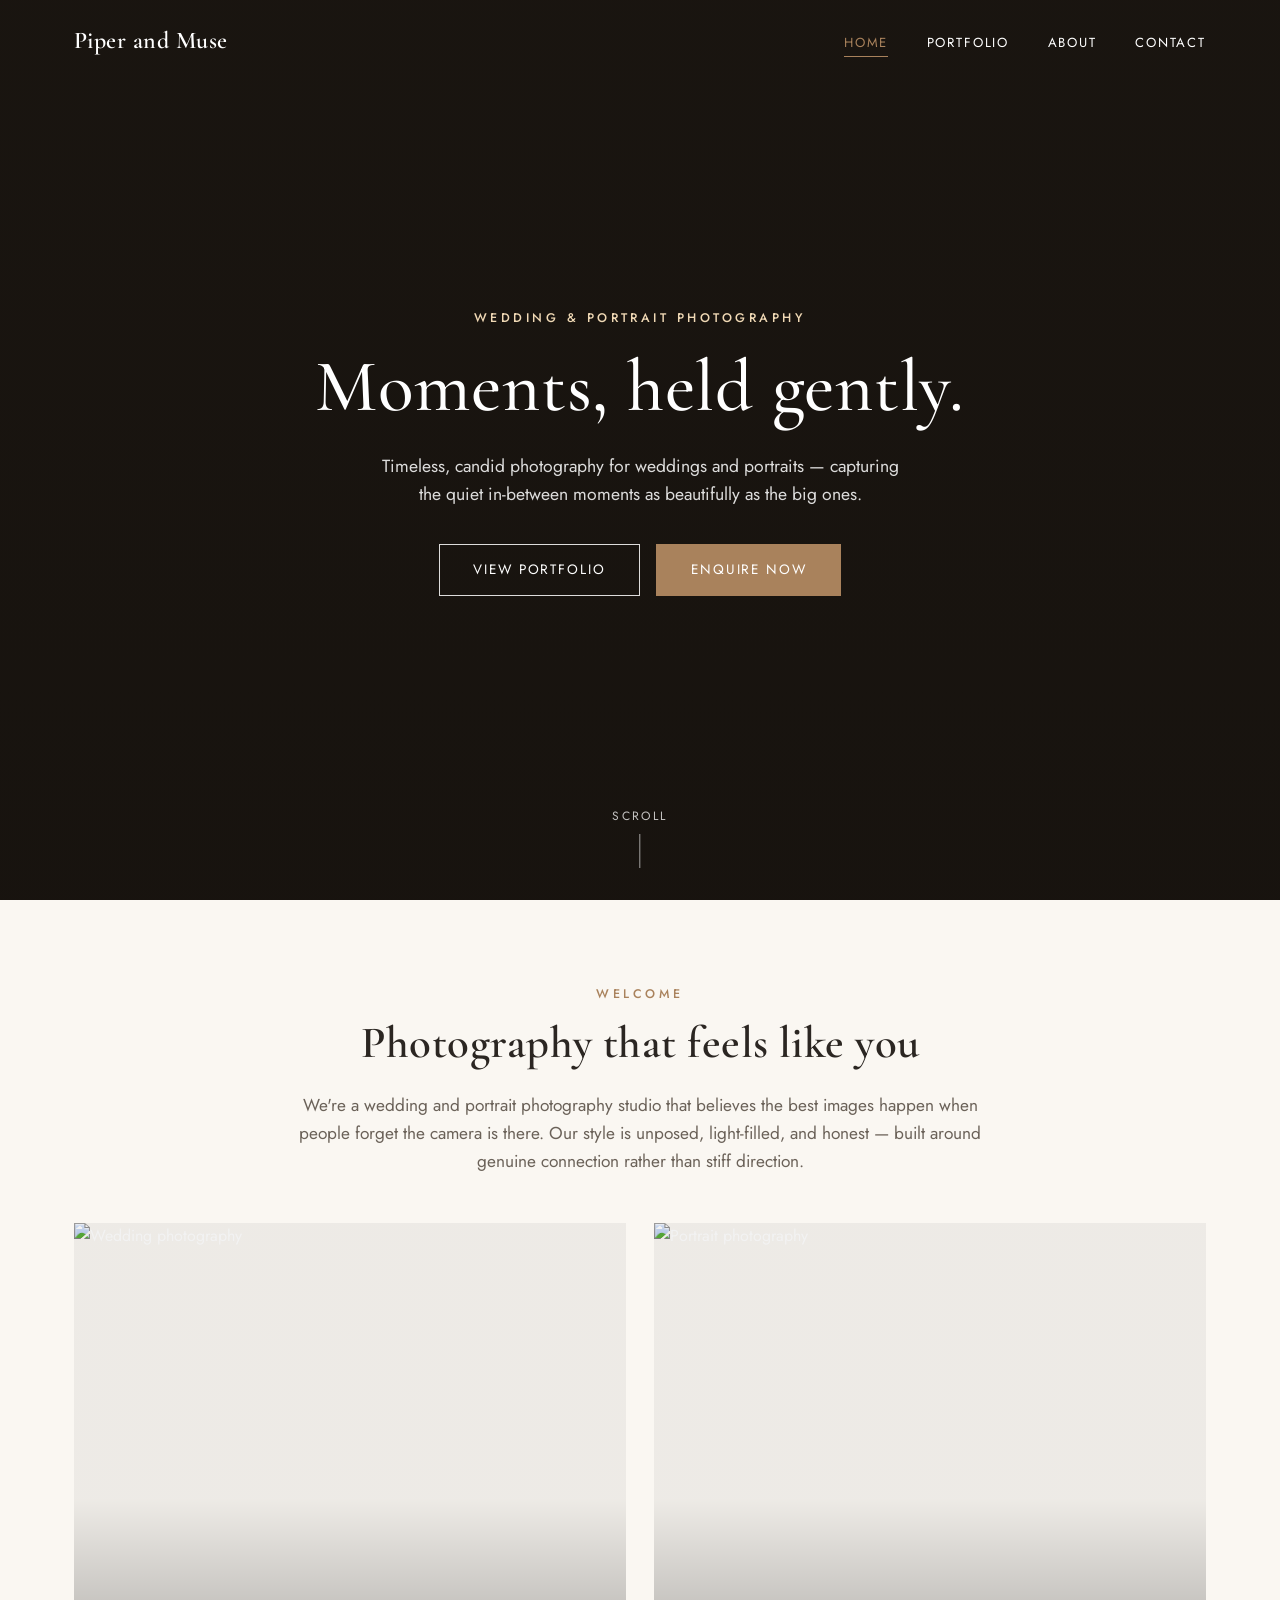
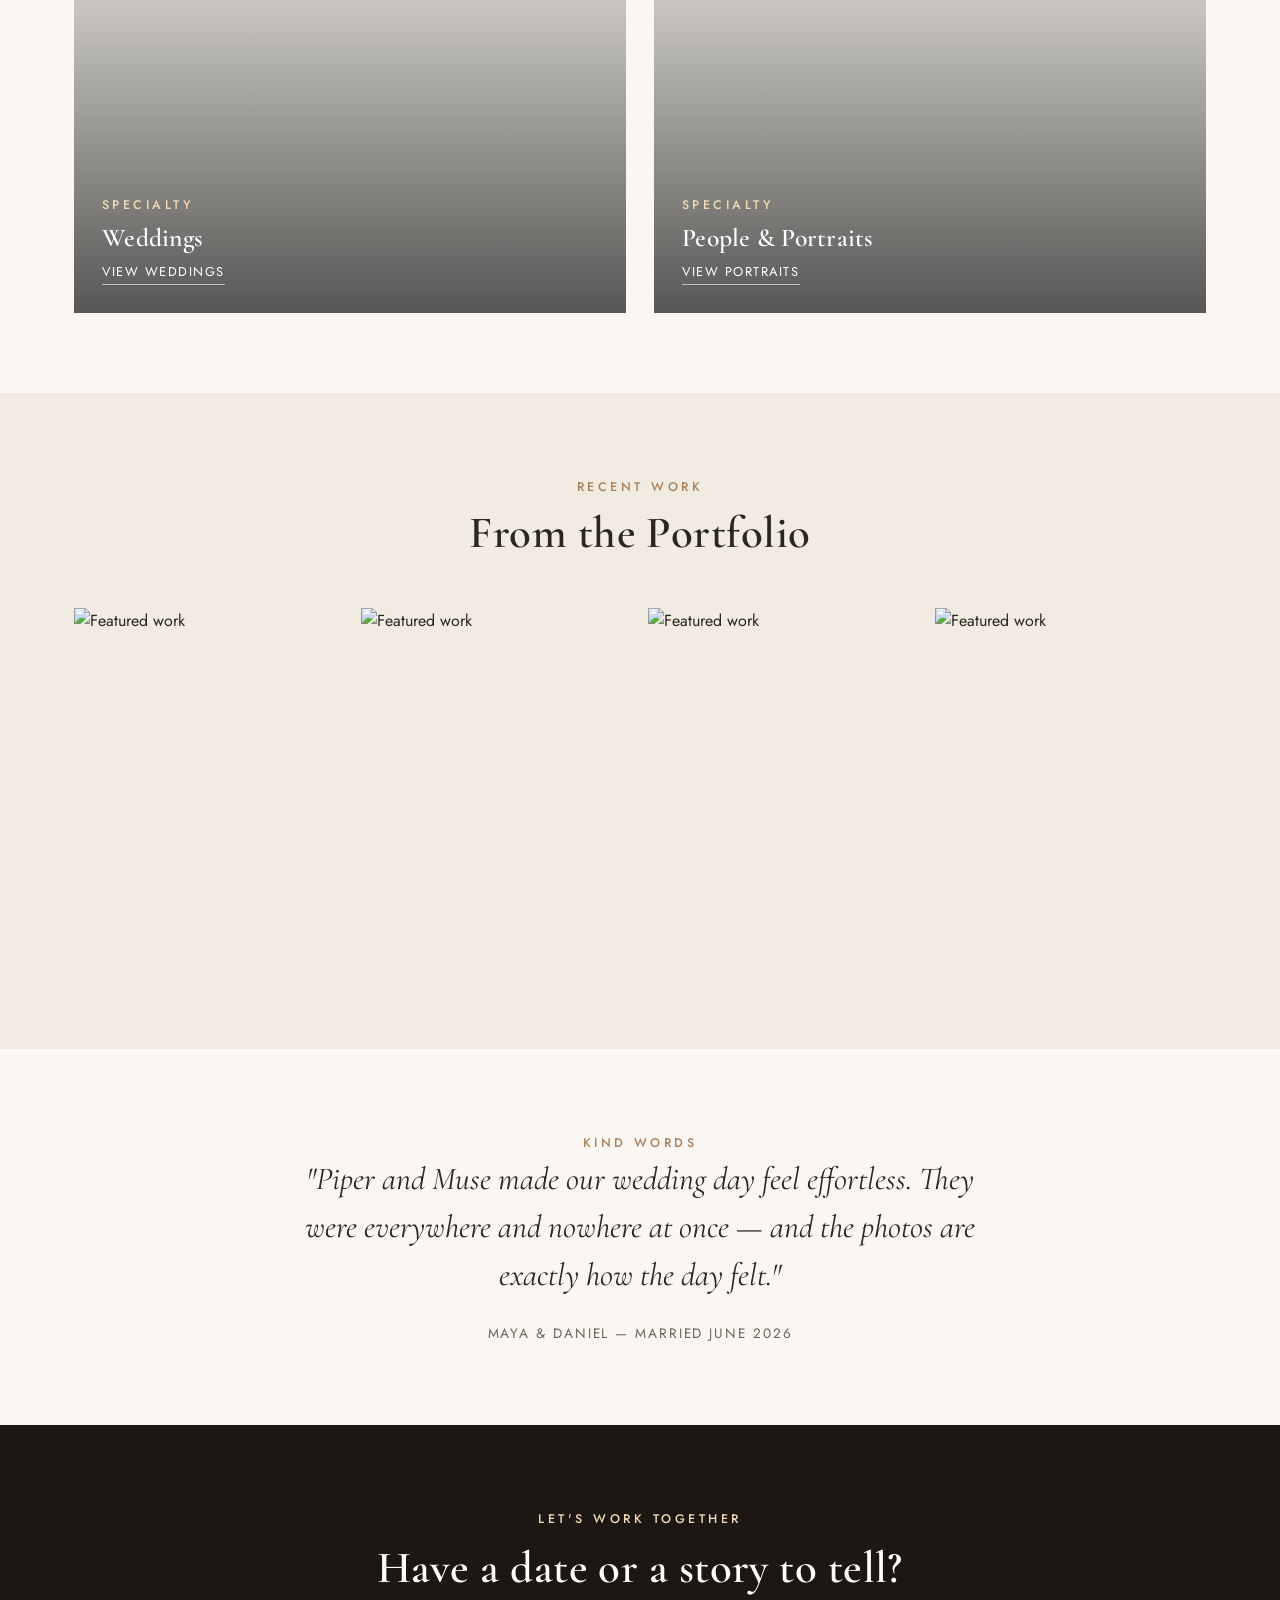
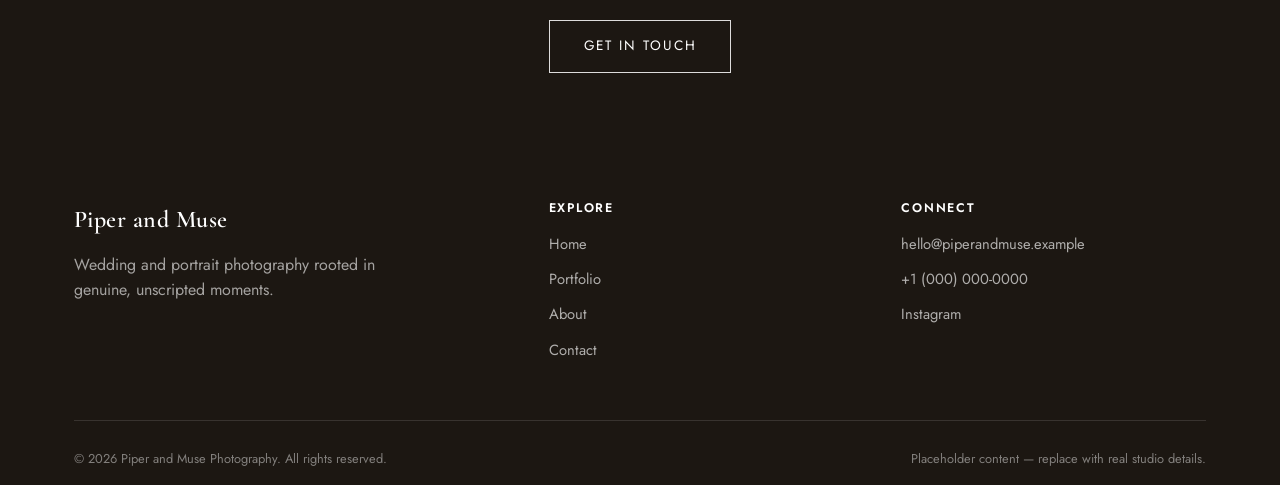
==== index.html @ 499ed0b1 "Initial commit: Piper and Muse wedding & portrait photography site Static responsive site with Home," ====
<!DOCTYPE html>
<html lang="en">
<head>
<meta charset="UTF-8">
<meta name="viewport" content="width=device-width, initial-scale=1.0">
<title>Piper and Muse Photography — Wedding &amp; Portrait Photographer</title>
<meta name="description" content="Piper and Muse Photography — timeless wedding and portrait photography that feels like you.">
<link rel="preconnect" href="https://fonts.googleapis.com">
<link rel="preconnect" href="https://fonts.gstatic.com" crossorigin>
<link href="https://fonts.googleapis.com/css2?family=Cormorant+Garamond:ital,wght@0,400;0,500;0,600;1,500&family=Jost:wght@300;400;500;600&display=swap" rel="stylesheet">
<link rel="stylesheet" href="css/style.css">
</head>
<body>

<header class="site-header" id="siteHeader">
  <div class="container">
    <a href="index.html" class="logo">Piper and Muse</a>
    <nav>
      <ul class="nav-links" id="navLinks">
        <li><a href="index.html" class="active">Home</a></li>
        <li><a href="portfolio.html">Portfolio</a></li>
        <li><a href="about.html">About</a></li>
        <li><a href="contact.html">Contact</a></li>
      </ul>
    </nav>
    <button class="nav-toggle" id="navToggle" aria-label="Toggle navigation">
      <span></span><span></span><span></span>
    </button>
  </div>
</header>

<section class="hero">
  <div class="hero-media" style="background-image:url('https://commons.wikimedia.org/wiki/Special:FilePath/Hindu%20traditional%20marriage%20at%20Kannur%2C%20Kerala.jpg?width=1800');"></div>
  <div class="hero-content">
    <span class="eyebrow">Wedding &amp; Portrait Photography</span>
    <h1>Moments, held gently.</h1>
    <p>Timeless, candid photography for weddings and portraits — capturing the quiet in-between moments as beautifully as the big ones.</p>
    <div class="hero-actions">
      <a href="portfolio.html" class="btn btn-light">View Portfolio</a>
      <a href="contact.html" class="btn btn-accent">Enquire Now</a>
    </div>
  </div>
  <div class="scroll-cue">Scroll</div>
</section>

<section class="section">
  <div class="container">
    <div class="intro-text">
      <span class="eyebrow">Welcome</span>
      <h2>Photography that feels like you</h2>
      <p>We're a wedding and portrait photography studio that believes the best images happen when people forget the camera is there. Our style is unposed, light-filled, and honest — built around genuine connection rather than stiff direction.</p>
    </div>

    <div class="specialties">
      <div class="specialty-card">
        <img src="https://commons.wikimedia.org/wiki/Special:FilePath/Kerala%20Christian%20Wedding.jpg?width=900" alt="Wedding photography">
        <div class="overlay">
          <span class="eyebrow">Specialty</span>
          <h3>Weddings</h3>
          <a href="portfolio.html#weddings">View Weddings</a>
        </div>
      </div>
      <div class="specialty-card">
        <img src="https://commons.wikimedia.org/wiki/Special:FilePath/Kathakali%20of%20Kerala%20by%20Shagil%20Kannur.jpg?width=900" alt="Portrait photography">
        <div class="overlay">
          <span class="eyebrow">Specialty</span>
          <h3>People &amp; Portraits</h3>
          <a href="portfolio.html#people">View Portraits</a>
        </div>
      </div>
    </div>
  </div>
</section>

<section class="section section-alt">
  <div class="container">
    <div class="section-head">
      <span class="eyebrow">Recent Work</span>
      <h2>From the Portfolio</h2>
    </div>
    <div class="strip">
      <a href="portfolio.html"><img src="https://commons.wikimedia.org/wiki/Special:FilePath/Kerala%20marriage%20custom%202.jpg?width=600" alt="Featured work"></a>
      <a href="portfolio.html"><img src="https://commons.wikimedia.org/wiki/Special:FilePath/Mohiniyattam%2C%20A%20traditional%20dance%20form%20of%20Kerala%20%28100%29.jpg?width=600" alt="Featured work"></a>
      <a href="portfolio.html"><img src="https://commons.wikimedia.org/wiki/Special:FilePath/Marriage%20-%20%E0%B4%B5%E0%B4%BF%E0%B4%B5%E0%B4%BE%E0%B4%B9%E0%B4%82%2006.JPG?width=600" alt="Featured work"></a>
      <a href="portfolio.html"><img src="https://commons.wikimedia.org/wiki/Special:FilePath/Theyyam%20-%20the%20Dancing%20God.jpg?width=600" alt="Featured work"></a>
    </div>
  </div>
</section>

<section class="section">
  <div class="container">
    <div class="testimonial">
      <span class="eyebrow">Kind Words</span>
      <blockquote>"Piper and Muse made our wedding day feel effortless. They were everywhere and nowhere at once — and the photos are exactly how the day felt."</blockquote>
      <cite>Maya &amp; Daniel — Married June 2026</cite>
    </div>
  </div>
</section>

<section class="cta-band">
  <div class="container">
    <span class="eyebrow">Let's Work Together</span>
    <h2>Have a date or a story to tell?</h2>
    <a href="contact.html" class="btn btn-light">Get In Touch</a>
  </div>
</section>

<footer class="site-footer">
  <div class="container">
    <div class="footer-top">
      <div class="footer-brand">
        <span class="logo">Piper and Muse</span>
        <p>Wedding and portrait photography rooted in genuine, unscripted moments.</p>
      </div>
      <div class="footer-col">
        <h4>Explore</h4>
        <ul>
          <li><a href="index.html">Home</a></li>
          <li><a href="portfolio.html">Portfolio</a></li>
          <li><a href="about.html">About</a></li>
          <li><a href="contact.html">Contact</a></li>
        </ul>
      </div>
      <div class="footer-col">
        <h4>Connect</h4>
        <ul>
          <li><a href="mailto:hello@piperandmuse.example">hello@piperandmuse.example</a></li>
          <li><a href="tel:+10000000000">+1 (000) 000-0000</a></li>
          <li><a href="#">Instagram</a></li>
        </ul>
      </div>
    </div>
    <div class="footer-bottom">
      <span>&copy; 2026 Piper and Muse Photography. All rights reserved.</span>
      <span>Placeholder content — replace with real studio details.</span>
    </div>
  </div>
</footer>

<script src="js/script.js"></script>
</body>
</html>
---- css/style.css ----
/* ============================================
   Piper and Muse Photography — Stylesheet
   Placeholder studio name: swap throughout HTML
   ============================================ */

:root {
  --bg: #faf7f2;
  --bg-alt: #f1ebe1;
  --surface: #ffffff;
  --text: #2b2622;
  --text-muted: #6b6259;
  --accent: #a9825c;
  --accent-dark: #8a6845;
  --line: #e2d9cb;
  --overlay: rgba(20, 16, 12, 0.45);

  --font-display: "Cormorant Garamond", Georgia, "Times New Roman", serif;
  --font-body: "Jost", "Helvetica Neue", Arial, sans-serif;

  --maxw: 1180px;
  --space-1: 0.5rem;
  --space-2: 1rem;
  --space-3: 1.75rem;
  --space-4: 3rem;
  --space-5: 5rem;
}

/* ---------- Reset ---------- */
* { box-sizing: border-box; margin: 0; padding: 0; }

html { scroll-behavior: smooth; }

body {
  font-family: var(--font-body);
  color: var(--text);
  background: var(--bg);
  line-height: 1.6;
  -webkit-font-smoothing: antialiased;
  overflow-x: hidden;
}

img { max-width: 100%; display: block; }

a { color: inherit; text-decoration: none; }

ul { list-style: none; }

h1, h2, h3, h4 {
  font-family: var(--font-display);
  font-weight: 600;
  line-height: 1.15;
  letter-spacing: 0.01em;
}

h1 { font-size: clamp(2.6rem, 6vw, 4.6rem); font-weight: 500; }
h2 { font-size: clamp(1.9rem, 4vw, 2.8rem); }
h3 { font-size: clamp(1.3rem, 2.5vw, 1.6rem); }

p { color: var(--text-muted); }

.container {
  max-width: var(--maxw);
  margin: 0 auto;
  padding: 0 1.5rem;
}

.eyebrow {
  font-family: var(--font-body);
  font-size: 0.78rem;
  letter-spacing: 0.28em;
  text-transform: uppercase;
  color: var(--accent);
  font-weight: 500;
}

.btn {
  display: inline-block;
  padding: 0.9rem 2.1rem;
  border: 1px solid var(--text);
  color: var(--text);
  font-size: 0.85rem;
  letter-spacing: 0.14em;
  text-transform: uppercase;
  transition: background 0.25s ease, color 0.25s ease, border-color 0.25s ease;
}
.btn:hover { background: var(--text); color: var(--bg); }

.btn-light {
  border-color: rgba(255,255,255,0.85);
  color: #fff;
}
.btn-light:hover { background: #fff; color: var(--text); }

.btn-accent {
  background: var(--accent);
  border-color: var(--accent);
  color: #fff;
}
.btn-accent:hover { background: var(--accent-dark); border-color: var(--accent-dark); }

.section { padding: var(--space-5) 0; }
.section-alt { background: var(--bg-alt); }

.section-head {
  text-align: center;
  max-width: 640px;
  margin: 0 auto var(--space-4);
}
.section-head h2 { margin-top: 0.6rem; }
.section-head p { margin-top: 1rem; }

/* ---------- Site header / nav ---------- */
.site-header {
  position: fixed;
  top: 0; left: 0; right: 0;
  z-index: 100;
  padding: 1.4rem 0;
  transition: background 0.3s ease, padding 0.3s ease, box-shadow 0.3s ease;
}
.site-header .container {
  display: flex;
  align-items: center;
  justify-content: space-between;
}
.site-header.is-solid {
  background: rgba(250, 247, 242, 0.94);
  backdrop-filter: blur(6px);
  padding: 0.9rem 0;
  box-shadow: 0 1px 0 var(--line);
}

.logo {
  font-family: var(--font-display);
  font-size: 1.5rem;
  font-weight: 600;
  letter-spacing: 0.02em;
  color: #fff;
}
.site-header.is-solid .logo,
.page-header .logo { color: var(--text); }

.nav-links {
  display: flex;
  gap: 2.4rem;
  align-items: center;
}
.nav-links a {
  font-size: 0.82rem;
  letter-spacing: 0.14em;
  text-transform: uppercase;
  color: #fff;
  padding-bottom: 4px;
  border-bottom: 1px solid transparent;
  transition: border-color 0.2s ease, opacity 0.2s ease;
}
.site-header.is-solid .nav-links a,
.page-header .nav-links a { color: var(--text); }

.nav-links a:hover,
.nav-links a.active { border-color: var(--accent); color: var(--accent); }

.nav-toggle {
  display: none;
  flex-direction: column;
  gap: 5px;
  background: none;
  border: 0;
  cursor: pointer;
  padding: 0.4rem;
}
.nav-toggle span {
  width: 24px; height: 2px;
  background: #fff;
  transition: background 0.2s ease;
}
.site-header.is-solid .nav-toggle span,
.page-header .nav-toggle span { background: var(--text); }

/* Page header (non-home hero pages use a shorter, solid header look) */
.page-header { background: var(--bg); }
.page-header.is-solid { padding: 0.9rem 0; }

/* ---------- Hero ---------- */
.hero {
  position: relative;
  height: 100vh;
  min-height: 560px;
  display: flex;
  align-items: center;
  justify-content: center;
  text-align: center;
  color: #fff;
  background: #1c1712;
}
.hero-media {
  position: absolute;
  inset: 0;
  background-size: cover;
  background-position: center;
}
.hero-media::after {
  content: "";
  position: absolute;
  inset: 0;
  background: linear-gradient(180deg, rgba(20,16,12,0.35) 0%, rgba(20,16,12,0.55) 100%);
}
.hero-content { position: relative; z-index: 2; padding: 0 1.5rem; max-width: 780px; }
.hero-content .eyebrow { color: #f0d9b5; }
.hero-content h1 { color: #fff; margin: 1rem 0 1.4rem; }
.hero-content p { color: rgba(255,255,255,0.85); font-size: 1.1rem; max-width: 520px; margin: 0 auto 2.2rem; }
.hero-actions { display: flex; gap: 1rem; justify-content: center; flex-wrap: wrap; }

/* Smaller hero used on inner pages */
.hero-sm { height: 46vh; min-height: 320px; }

.scroll-cue {
  position: absolute;
  bottom: 2rem; left: 50%;
  transform: translateX(-50%);
  z-index: 2;
  color: rgba(255,255,255,0.75);
  font-size: 0.75rem;
  letter-spacing: 0.2em;
  text-transform: uppercase;
  display: flex; flex-direction: column; align-items: center; gap: 0.5rem;
}
.scroll-cue::after {
  content: "";
  width: 1px; height: 34px;
  background: rgba(255,255,255,0.6);
  animation: scrollcue 1.8s infinite ease-in-out;
}
@keyframes scrollcue { 0%{transform: scaleY(0.2); opacity:.4;} 50%{transform: scaleY(1); opacity:1;} 100%{transform: scaleY(0.2); opacity:.4;} }

/* ---------- Intro / specialties ---------- */
.intro-text {
  max-width: 700px;
  margin: 0 auto;
  text-align: center;
}
.intro-text h2 { margin: 0.8rem 0 1.4rem; }
.intro-text p { font-size: 1.08rem; }

.specialties {
  display: grid;
  grid-template-columns: repeat(2, 1fr);
  gap: 1.75rem;
  margin-top: var(--space-4);
}
.specialty-card {
  position: relative;
  overflow: hidden;
  aspect-ratio: 4 / 5;
  color: #fff;
}
.specialty-card img {
  width: 100%; height: 100%; object-fit: cover;
  transition: transform 0.6s ease;
}
.specialty-card:hover img { transform: scale(1.06); }
.specialty-card .overlay {
  position: absolute; inset: 0;
  background: linear-gradient(180deg, rgba(0,0,0,0.05) 40%, rgba(0,0,0,0.65) 100%);
  display: flex; flex-direction: column; justify-content: flex-end;
  padding: 1.75rem;
}
.specialty-card .overlay .eyebrow { color: #f0d9b5; }
.specialty-card .overlay h3 { color: #fff; margin: 0.4rem 0 0.6rem; }
.specialty-card .overlay a { font-size: 0.8rem; letter-spacing: 0.12em; text-transform: uppercase; border-bottom: 1px solid rgba(255,255,255,0.6); padding-bottom: 2px; align-self: flex-start; }

/* ---------- Featured strip ---------- */
.strip {
  display: grid;
  grid-template-columns: repeat(4, 1fr);
  gap: 1rem;
}
.strip a { display: block; overflow: hidden; aspect-ratio: 3/4; }
.strip img { width: 100%; height: 100%; object-fit: cover; transition: transform 0.5s ease; }
.strip a:hover img { transform: scale(1.05); }

/* ---------- Testimonial ---------- */
.testimonial {
  text-align: center;
  max-width: 720px;
  margin: 0 auto;
}
.testimonial blockquote {
  font-family: var(--font-display);
  font-size: clamp(1.4rem, 3vw, 2rem);
  font-style: italic;
  color: var(--text);
  line-height: 1.5;
}
.testimonial cite {
  display: block;
  margin-top: 1.5rem;
  font-style: normal;
  font-size: 0.85rem;
  letter-spacing: 0.14em;
  text-transform: uppercase;
  color: var(--text-muted);
}

/* ---------- CTA band ---------- */
.cta-band {
  background: #1c1712;
  color: #fff;
  text-align: center;
  padding: var(--space-5) 0;
}
.cta-band .eyebrow { color: #f0d9b5; }
.cta-band h2 { color: #fff; margin: 0.8rem 0 1.6rem; }

/* ---------- Portfolio filters + grid ---------- */
.filters {
  display: flex;
  justify-content: center;
  gap: 0.75rem;
  flex-wrap: wrap;
  margin-bottom: var(--space-4);
}
.filter-btn {
  padding: 0.6rem 1.4rem;
  border: 1px solid var(--line);
  background: transparent;
  font-family: var(--font-body);
  font-size: 0.78rem;
  letter-spacing: 0.12em;
  text-transform: uppercase;
  color: var(--text-muted);
  cursor: pointer;
  transition: all 0.2s ease;
}
.filter-btn:hover { border-color: var(--accent); color: var(--accent); }
.filter-btn.active { background: var(--text); border-color: var(--text); color: #fff; }

.gallery-grid {
  display: grid;
  grid-template-columns: repeat(3, 1fr);
  gap: 1.25rem;
}
.gallery-item {
  position: relative;
  overflow: hidden;
  cursor: pointer;
  background: var(--bg-alt);
}
.gallery-item.tall { aspect-ratio: 3/4; }
.gallery-item.wide { aspect-ratio: 4/3; grid-column: span 2; }
.gallery-item img {
  width: 100%; height: 100%; object-fit: cover;
  transition: transform 0.6s ease;
}
.gallery-item:hover img { transform: scale(1.07); }
.gallery-item .gi-label {
  position: absolute; inset: auto 0 0 0;
  padding: 1rem 1.1rem;
  background: linear-gradient(180deg, rgba(0,0,0,0) 0%, rgba(0,0,0,0.55) 100%);
  color: #fff;
  font-size: 0.78rem;
  letter-spacing: 0.1em;
  text-transform: uppercase;
  opacity: 0;
  transition: opacity 0.3s ease;
}
.gallery-item:hover .gi-label { opacity: 1; }

.gallery-item[hidden] { display: none; }

/* ---------- Lightbox ---------- */
.lightbox {
  position: fixed; inset: 0;
  background: rgba(15, 12, 9, 0.94);
  display: none;
  align-items: center;
  justify-content: center;
  z-index: 1000;
  padding: 2rem;
}
.lightbox.is-open { display: flex; }
.lightbox img {
  max-width: 90vw; max-height: 84vh;
  object-fit: contain;
}
.lightbox-close, .lightbox-prev, .lightbox-next {
  position: absolute;
  background: none;
  border: 0;
  color: #fff;
  cursor: pointer;
  font-family: var(--font-body);
}
.lightbox-close {
  top: 1.5rem; right: 2rem;
  font-size: 2rem;
  line-height: 1;
}
.lightbox-prev, .lightbox-next {
  top: 50%; transform: translateY(-50%);
  font-size: 2.4rem;
  padding: 0.5rem 1rem;
}
.lightbox-prev { left: 0.5rem; }
.lightbox-next { right: 0.5rem; }
.lightbox-caption {
  position: absolute; bottom: 1.5rem; left: 0; right: 0;
  text-align: center;
  color: rgba(255,255,255,0.75);
  font-size: 0.8rem;
  letter-spacing: 0.1em;
  text-transform: uppercase;
}

/* ---------- About page ---------- */
.about-hero {
  display: grid;
  grid-template-columns: 1fr 1fr;
  gap: var(--space-5);
  align-items: center;
}
.about-hero img { width: 100%; aspect-ratio: 4/5; object-fit: cover; }
.about-hero .eyebrow { display: block; margin-bottom: 0.8rem; }
.about-hero h2 { margin-bottom: 1.2rem; }
.about-hero p + p { margin-top: 1rem; }
.signature {
  font-family: var(--font-display);
  font-style: italic;
  font-size: 1.8rem;
  margin-top: 1.5rem;
  color: var(--accent-dark);
}

.stats {
  display: grid;
  grid-template-columns: repeat(4, 1fr);
  gap: 1.5rem;
  text-align: center;
  margin-top: var(--space-5);
  padding-top: var(--space-4);
  border-top: 1px solid var(--line);
}
.stat h3 { font-size: clamp(2rem, 4vw, 2.6rem); color: var(--accent-dark); }
.stat p { margin-top: 0.4rem; font-size: 0.82rem; letter-spacing: 0.08em; text-transform: uppercase; }

.process {
  display: grid;
  grid-template-columns: repeat(3, 1fr);
  gap: 2rem;
  margin-top: var(--space-4);
}
.process-step { text-align: center; }
.process-step .num {
  font-family: var(--font-display);
  font-size: 2.4rem;
  color: var(--accent);
  margin-bottom: 0.6rem;
}
.process-step h3 { margin-bottom: 0.6rem; }

/* ---------- Contact page ---------- */
.contact-wrap {
  display: grid;
  grid-template-columns: 1fr 1fr;
  gap: var(--space-5);
}
.contact-info h2 { margin-bottom: 1rem; }
.contact-info p { margin-bottom: 1.5rem; }
.contact-detail { margin-bottom: 1.6rem; }
.contact-detail .eyebrow { display: block; margin-bottom: 0.4rem; }
.contact-detail a, .contact-detail span { font-size: 1.05rem; }
.social-links { display: flex; gap: 1.2rem; margin-top: 2rem; }
.social-links a {
  font-size: 0.8rem; letter-spacing: 0.1em; text-transform: uppercase;
  border-bottom: 1px solid var(--line); padding-bottom: 3px;
}
.social-links a:hover { border-color: var(--accent); color: var(--accent); }

.form-group { margin-bottom: 1.4rem; }
.form-group label {
  display: block;
  font-size: 0.78rem;
  letter-spacing: 0.1em;
  text-transform: uppercase;
  color: var(--text-muted);
  margin-bottom: 0.5rem;
}
.form-row { display: grid; grid-template-columns: 1fr 1fr; gap: 1.2rem; }
.form-group input,
.form-group select,
.form-group textarea {
  width: 100%;
  padding: 0.85rem 1rem;
  font-family: var(--font-body);
  font-size: 0.95rem;
  color: var(--text);
  background: var(--surface);
  border: 1px solid var(--line);
  outline: none;
  transition: border-color 0.2s ease;
}
.form-group input:focus,
.form-group select:focus,
.form-group textarea:focus { border-color: var(--accent); }
.form-group textarea { resize: vertical; min-height: 130px; }

.form-note { font-size: 0.82rem; color: var(--text-muted); margin-top: 1rem; }
.form-status { margin-top: 1rem; font-size: 0.88rem; }
.form-status.success { color: #4a7a52; }
.form-status.error { color: #b04a3d; }

/* ---------- Footer ---------- */
.site-footer {
  background: #1c1712;
  color: rgba(255,255,255,0.7);
  padding: var(--space-4) 0 var(--space-2);
}
.footer-top {
  display: grid;
  grid-template-columns: 1.4fr 1fr 1fr;
  gap: var(--space-4);
  padding-bottom: var(--space-4);
  border-bottom: 1px solid rgba(255,255,255,0.12);
}
.footer-brand .logo { color: #fff; margin-bottom: 0.8rem; display: inline-block; }
.footer-brand p { color: rgba(255,255,255,0.6); max-width: 320px; }
.footer-col h4 {
  font-family: var(--font-body);
  font-size: 0.78rem;
  letter-spacing: 0.14em;
  text-transform: uppercase;
  color: #fff;
  margin-bottom: 1rem;
}
.footer-col ul li { margin-bottom: 0.6rem; }
.footer-col a { color: rgba(255,255,255,0.65); font-size: 0.92rem; }
.footer-col a:hover { color: var(--accent); }
.footer-bottom {
  display: flex;
  justify-content: space-between;
  align-items: center;
  padding-top: var(--space-3);
  font-size: 0.8rem;
  color: rgba(255,255,255,0.45);
  flex-wrap: wrap;
  gap: 0.6rem;
}

/* ============ Responsive ============ */
@media (max-width: 900px) {
  .nav-links {
    position: fixed;
    top: 0; right: 0;
    height: 100vh;
    width: min(78vw, 320px);
    background: var(--bg);
    flex-direction: column;
    justify-content: center;
    align-items: flex-start;
    gap: 1.8rem;
    padding: 2rem 2.5rem;
    transform: translateX(100%);
    transition: transform 0.3s ease;
    box-shadow: -6px 0 24px rgba(0,0,0,0.12);
  }
  .nav-links.is-open { transform: translateX(0); }
  .nav-links a { color: var(--text) !important; font-size: 0.95rem; }
  .nav-toggle { display: flex; }
  .nav-toggle span { background: #fff; }
  .site-header.is-solid .nav-toggle span,
  .page-header .nav-toggle span { background: var(--text); }
  .nav-toggle.is-active span { background: var(--text); }

  .specialties { grid-template-columns: 1fr; }
  .strip { grid-template-columns: repeat(2, 1fr); }
  .about-hero { grid-template-columns: 1fr; }
  .about-hero img { order: -1; aspect-ratio: 16/10; }
  .stats { grid-template-columns: repeat(2, 1fr); row-gap: 2rem; }
  .process { grid-template-columns: 1fr; gap: 2.5rem; }
  .contact-wrap { grid-template-columns: 1fr; gap: var(--space-4); }
  .footer-top { grid-template-columns: 1fr; gap: 2rem; }
  .gallery-grid { grid-template-columns: repeat(2, 1fr); }
  .gallery-item.wide { grid-column: span 2; }
}

@media (max-width: 560px) {
  .section { padding: var(--space-4) 0; }
  .strip { grid-template-columns: repeat(2, 1fr); }
  .gallery-grid { grid-template-columns: 1fr; }
  .gallery-item.wide { grid-column: span 1; }
  .form-row { grid-template-columns: 1fr; }
  .footer-bottom { flex-direction: column; align-items: flex-start; }
  .hero-actions { flex-direction: column; width: 100%; }
  .hero-actions .btn { width: 100%; text-align: center; }
}
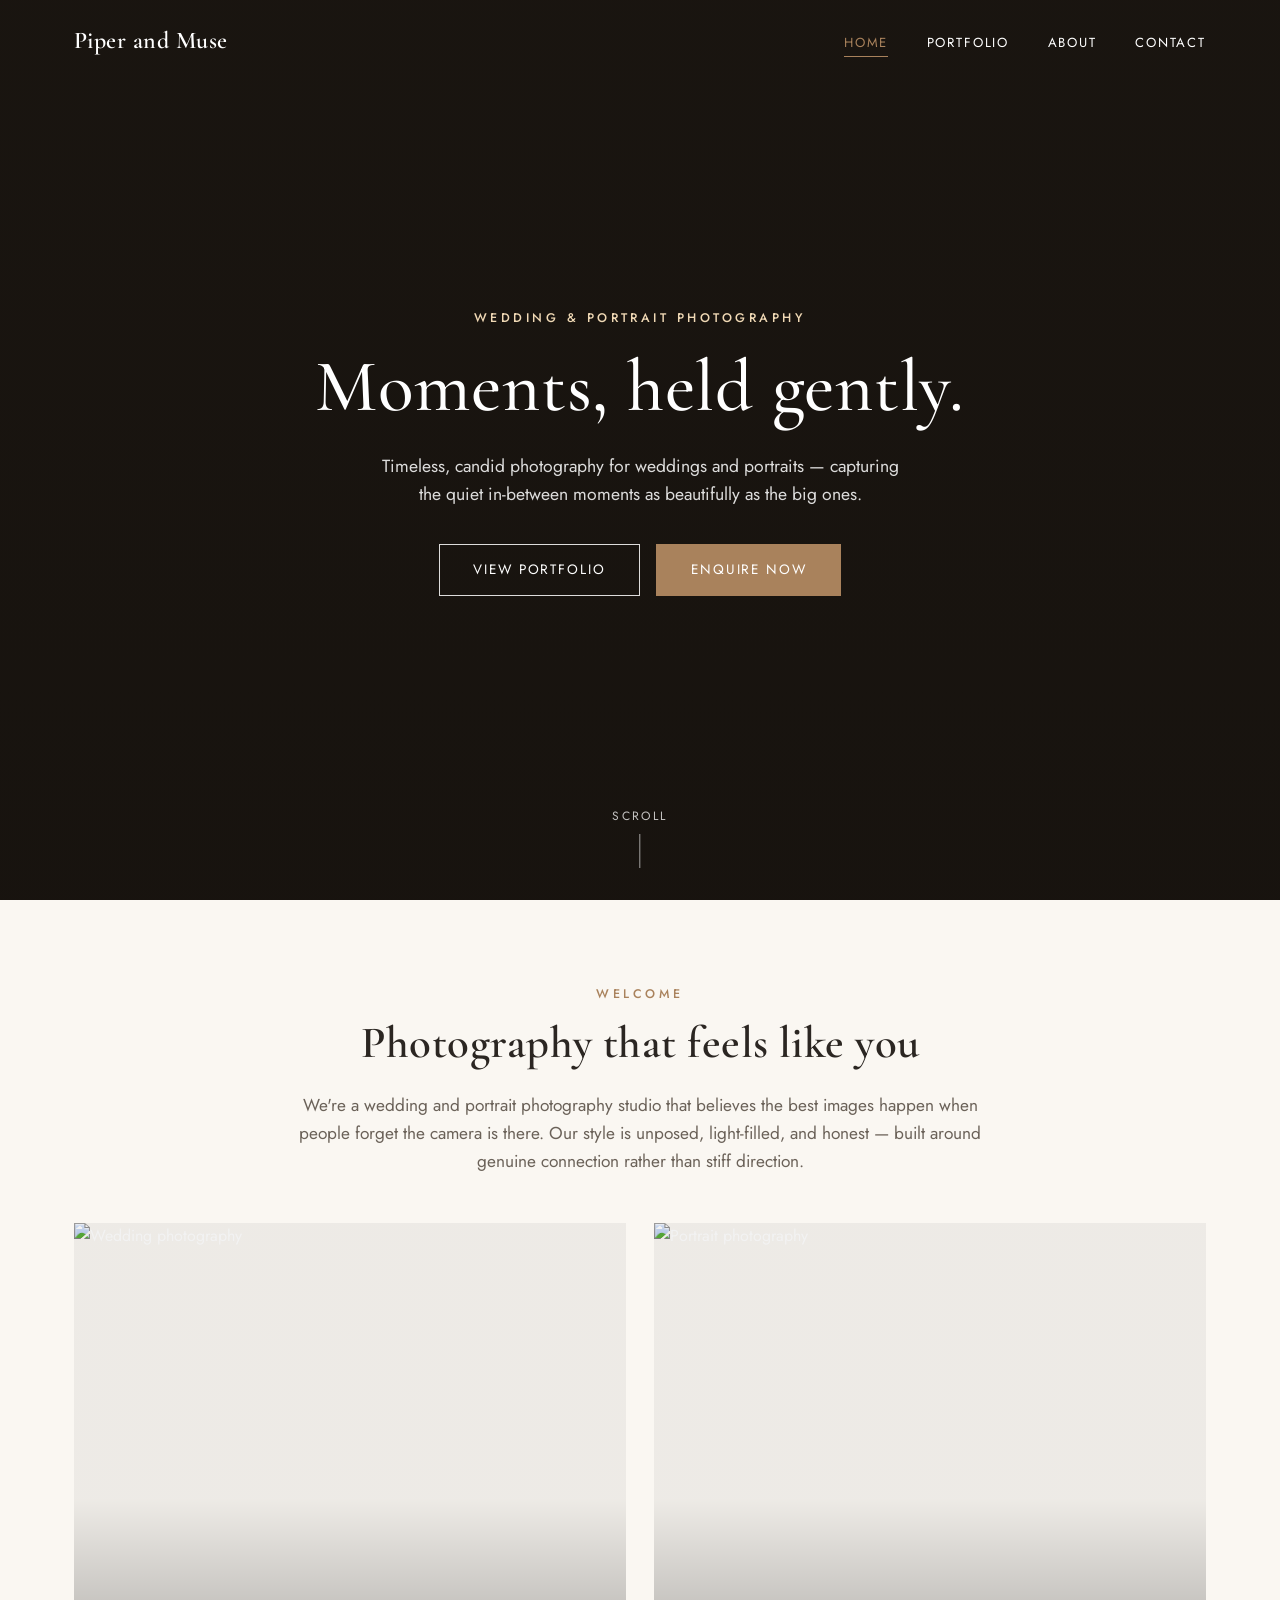
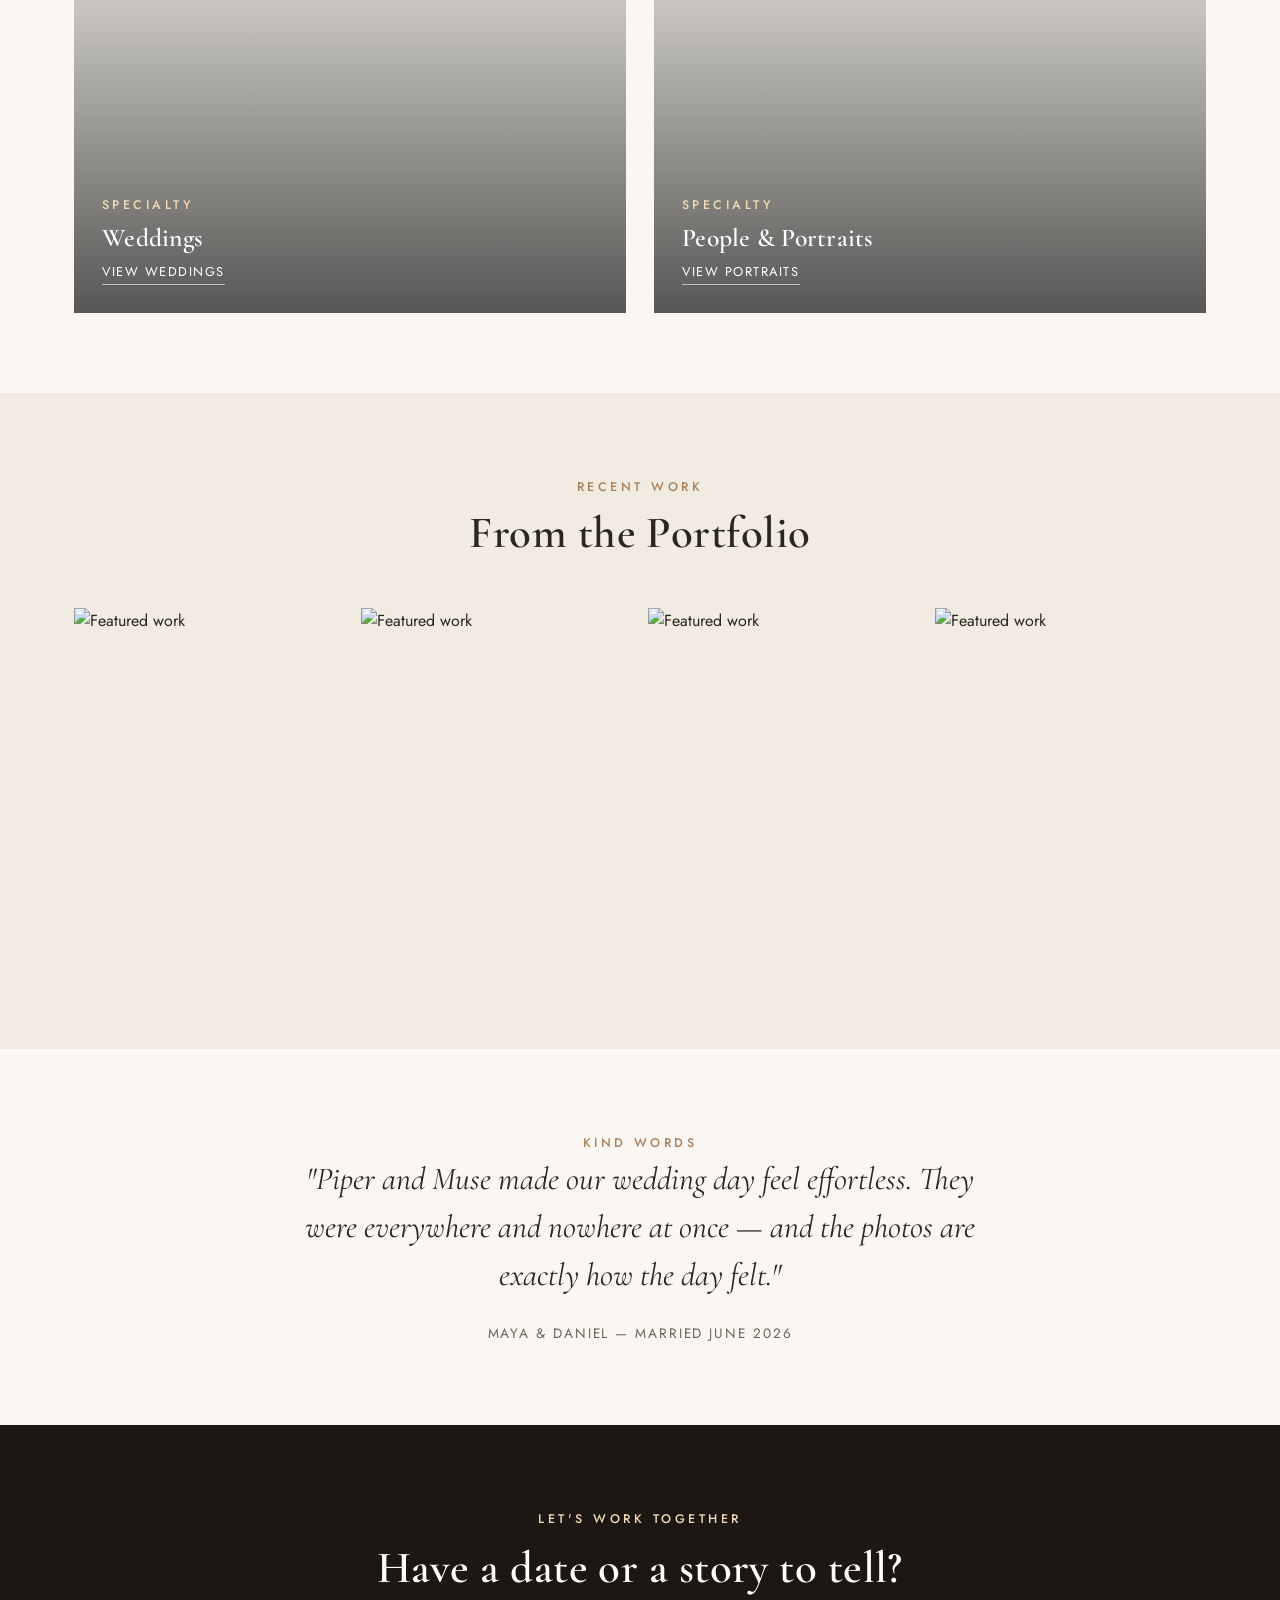
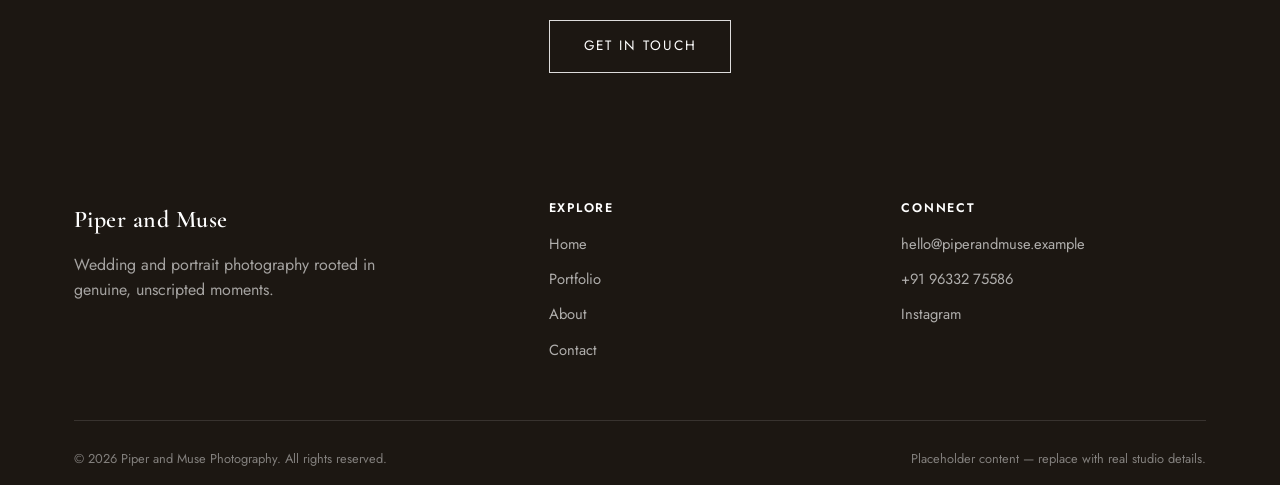
==== commit 63afe3ee: "Wire up contact form to FormSubmit.co and add real phone number Contact form now posts to FormSubmit" ====
--- a/index.html
+++ b/index.html
@@ -125,7 +125,7 @@
         <h4>Connect</h4>
         <ul>
           <li><a href="mailto:hello@piperandmuse.example">hello@piperandmuse.example</a></li>
-          <li><a href="tel:+10000000000">+1 (000) 000-0000</a></li>
+          <li><a href="tel:+919633275586">+91 96332 75586</a></li>
           <li><a href="#">Instagram</a></li>
         </ul>
       </div>
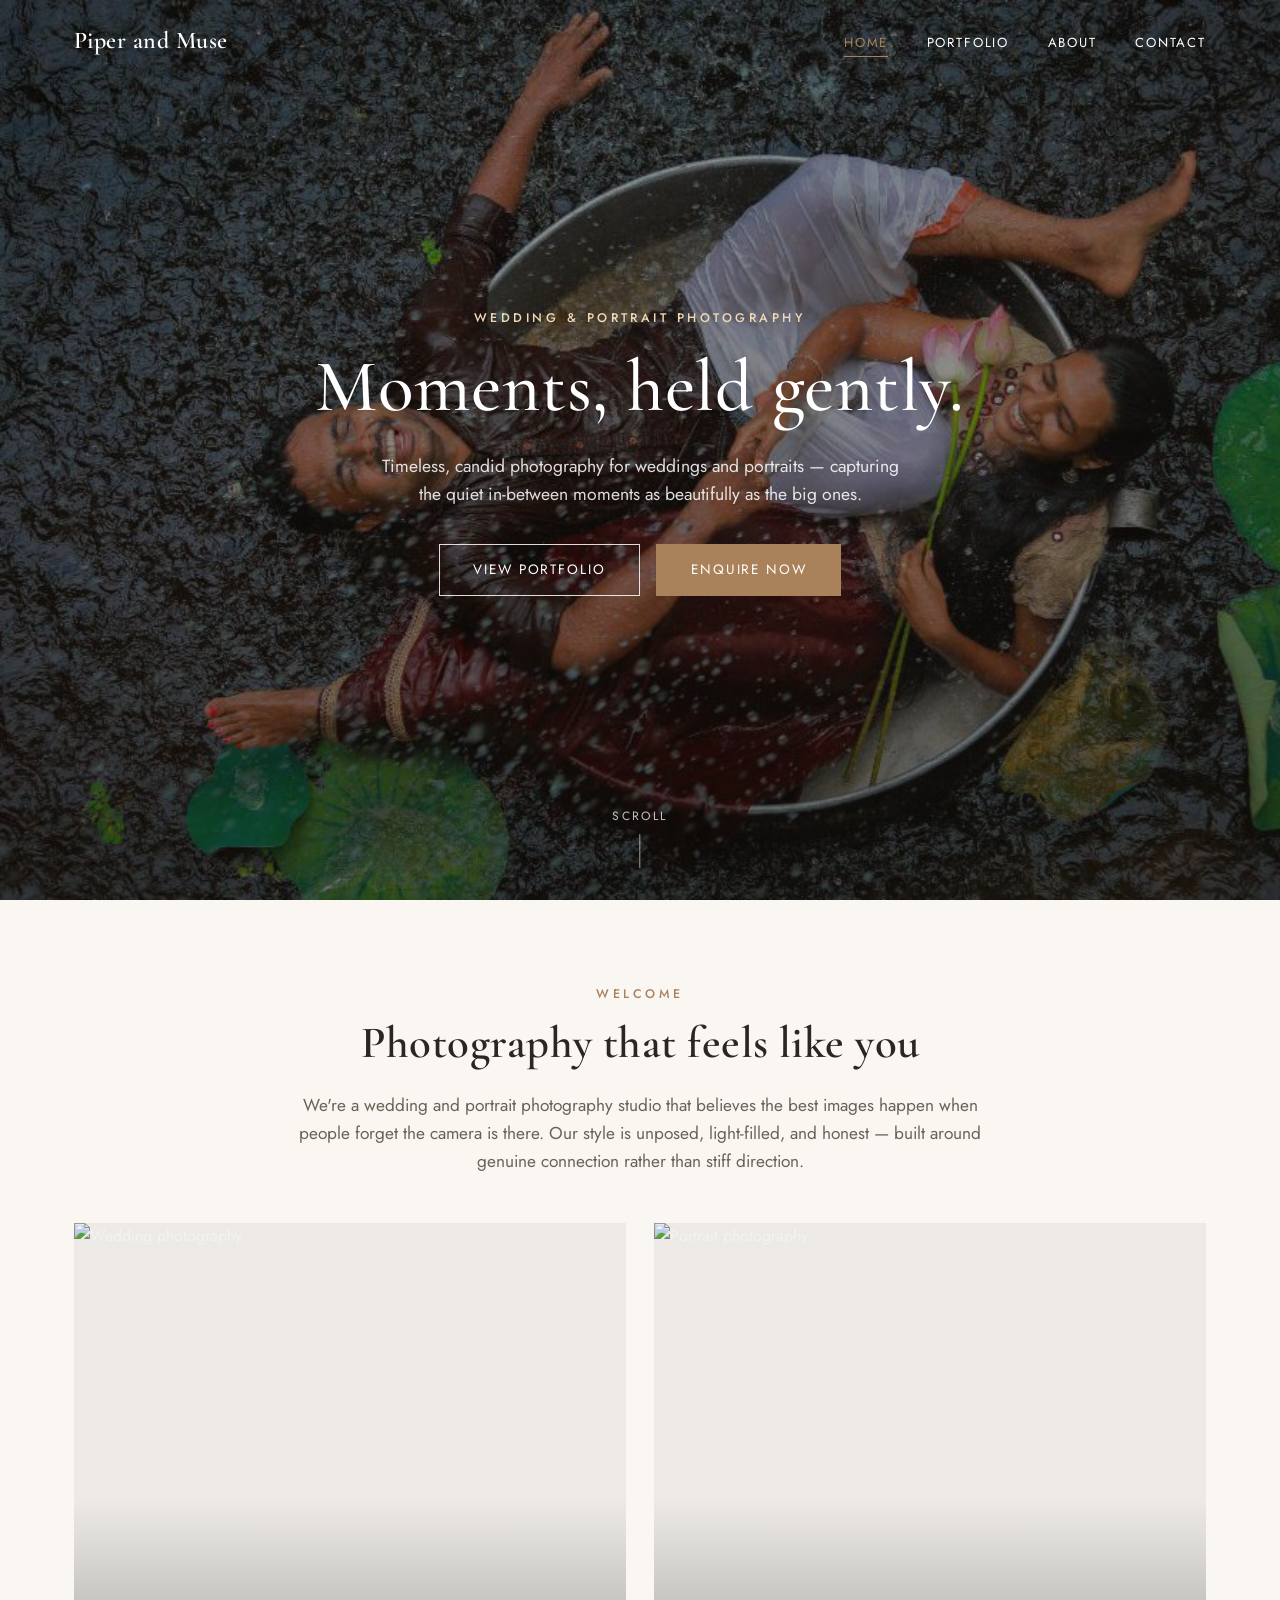
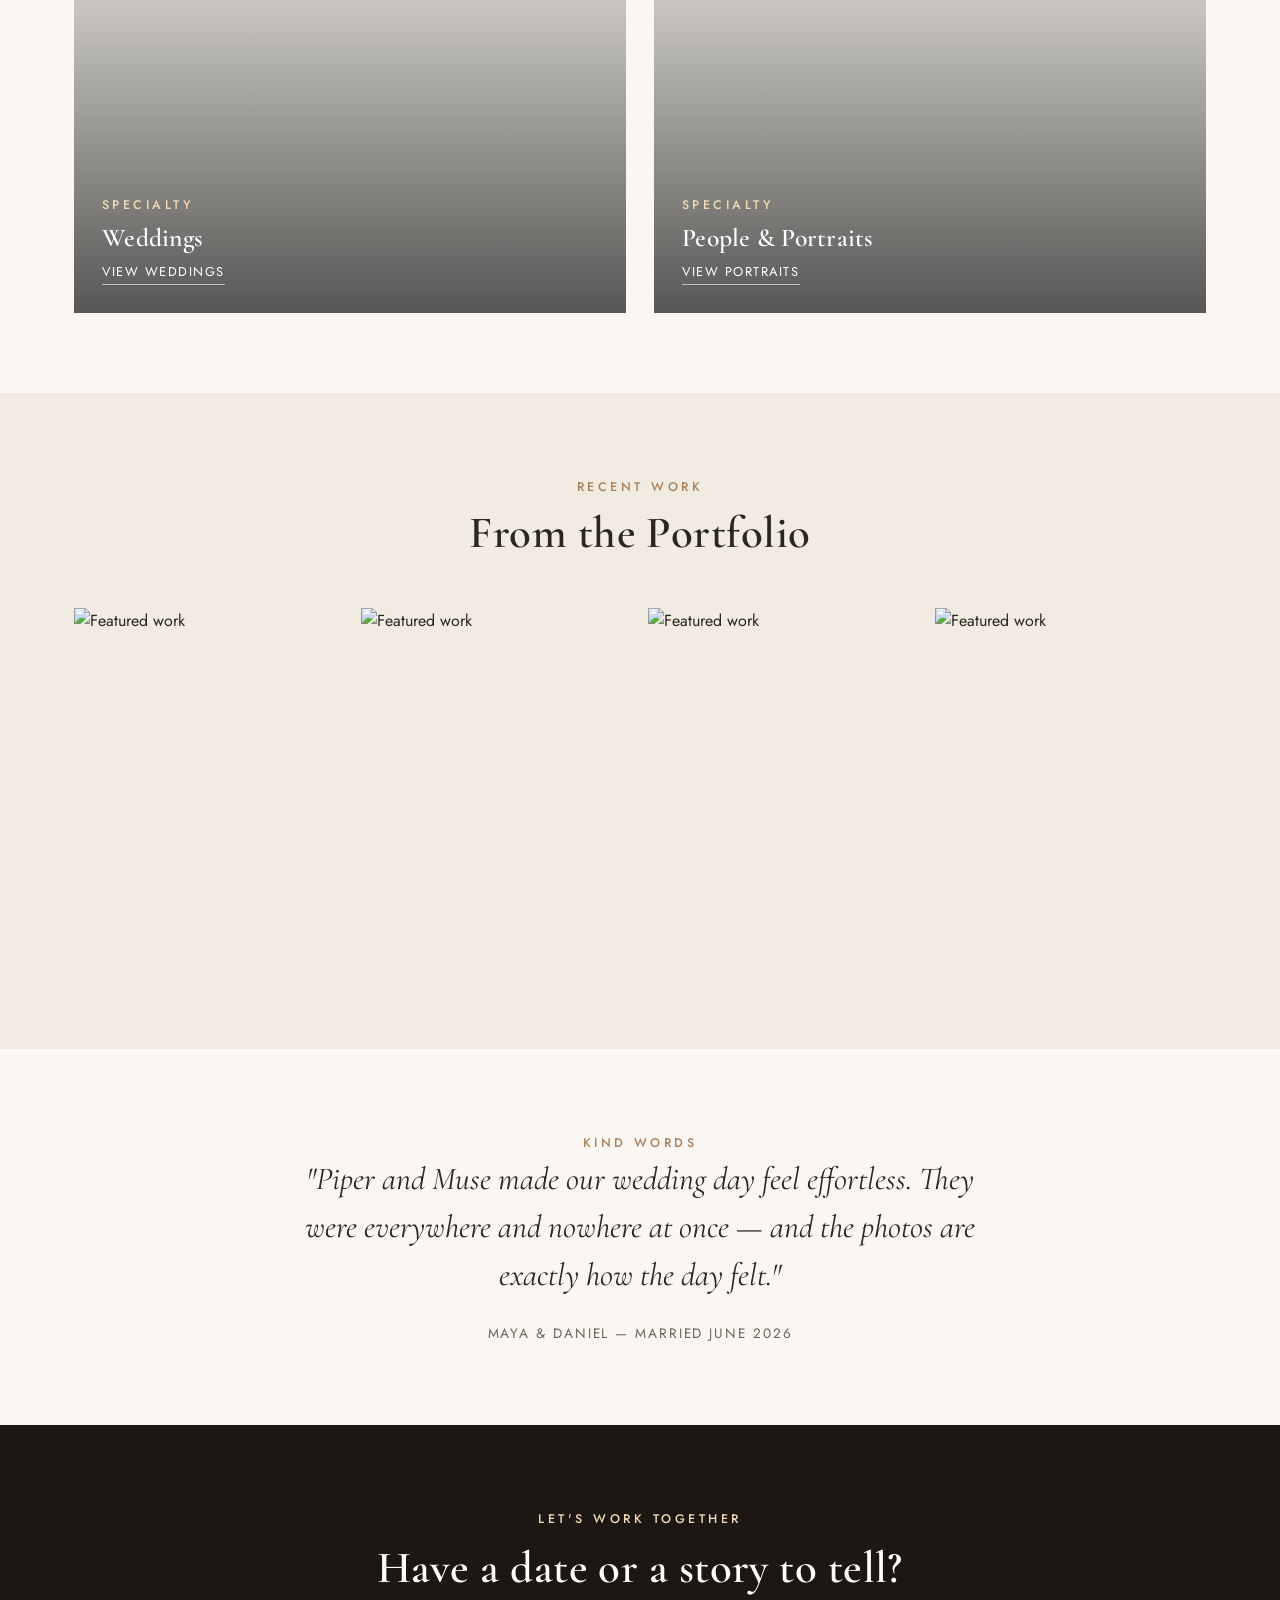
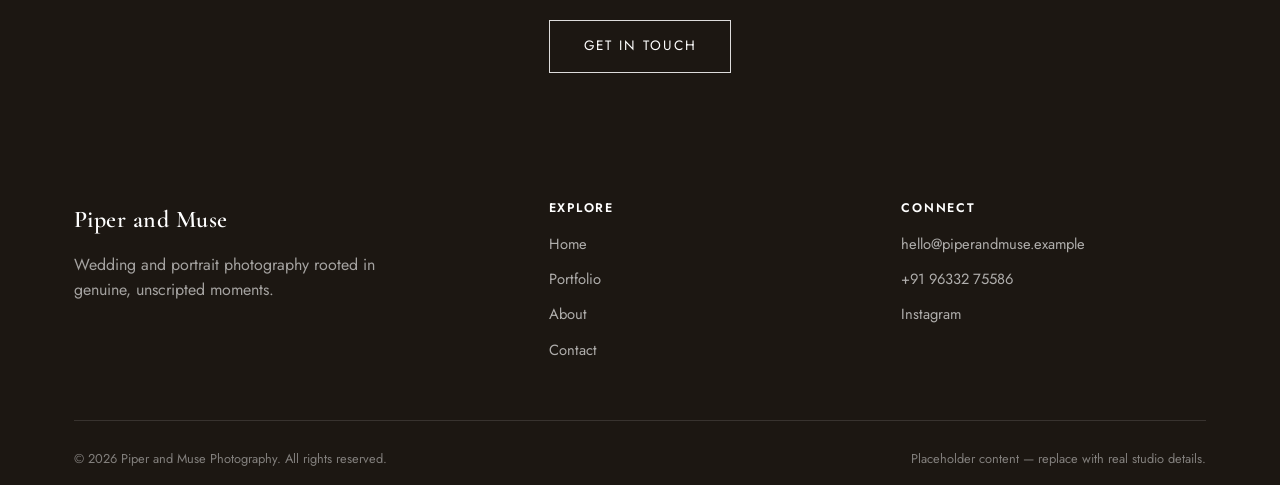
==== commit 9a29c6e3: "Replace home hero background with real couple portrait photo Swaps the Wikimedia Kerala wedding plac" ====
--- a/index.html
+++ b/index.html
@@ -30,7 +30,7 @@
 </header>
 
 <section class="hero">
-  <div class="hero-media" style="background-image:url('https://commons.wikimedia.org/wiki/Special:FilePath/Hindu%20traditional%20marriage%20at%20Kannur%2C%20Kerala.jpg?width=1800');"></div>
+  <div class="hero-media" style="background-image:url('images/hero-couple.jpg');"></div>
   <div class="hero-content">
     <span class="eyebrow">Wedding &amp; Portrait Photography</span>
     <h1>Moments, held gently.</h1>
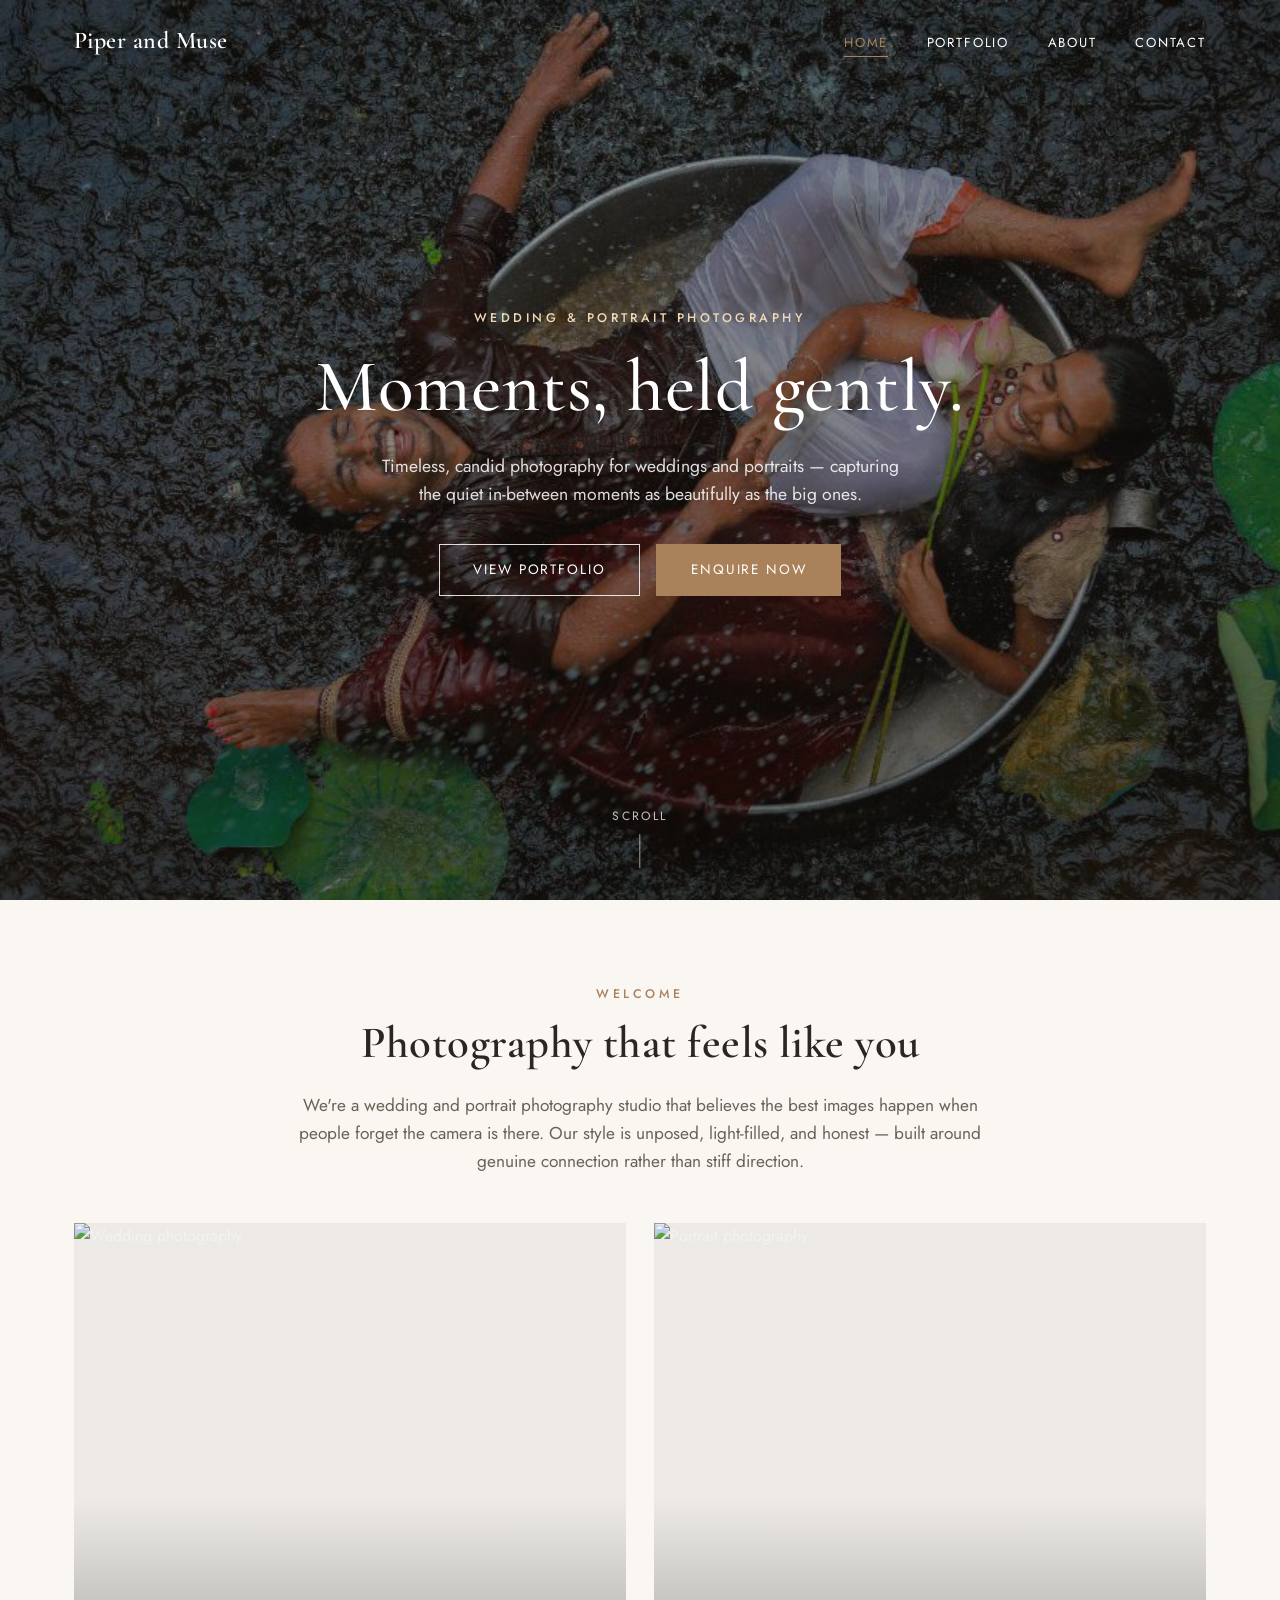
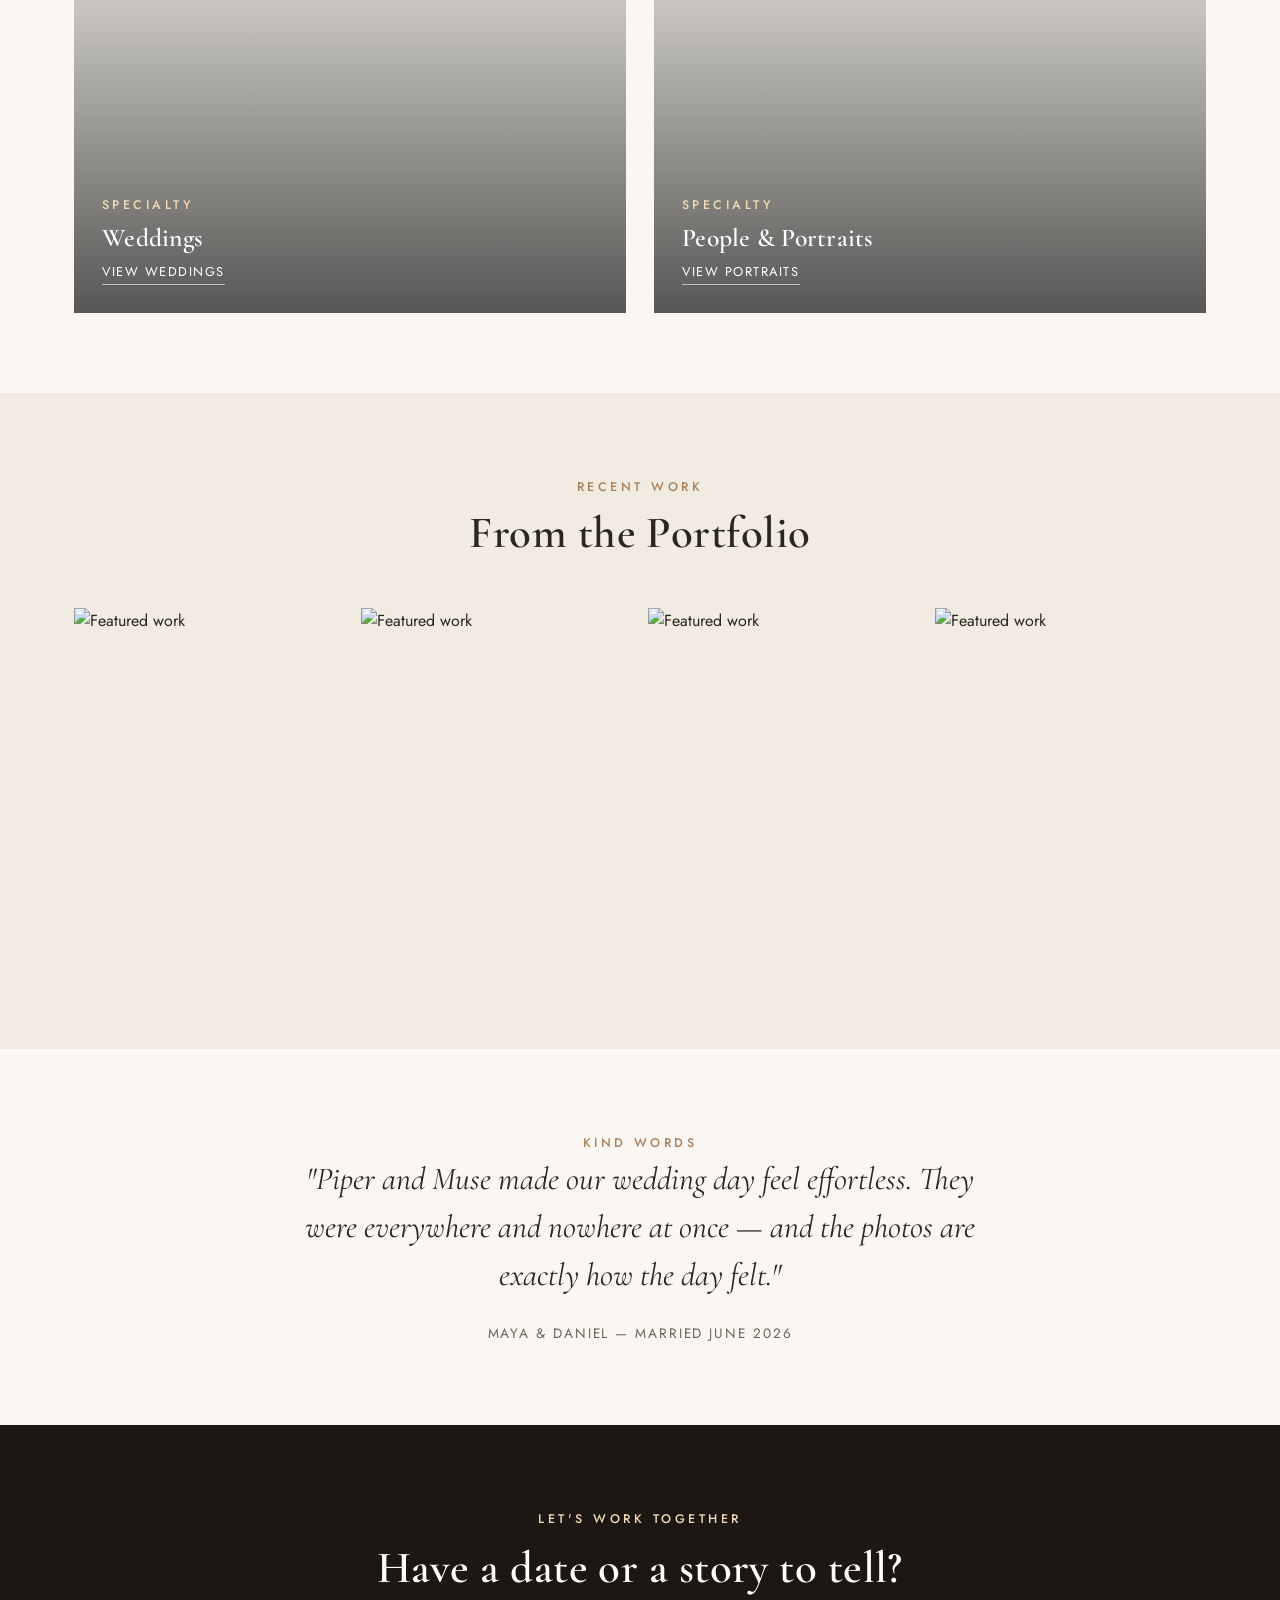
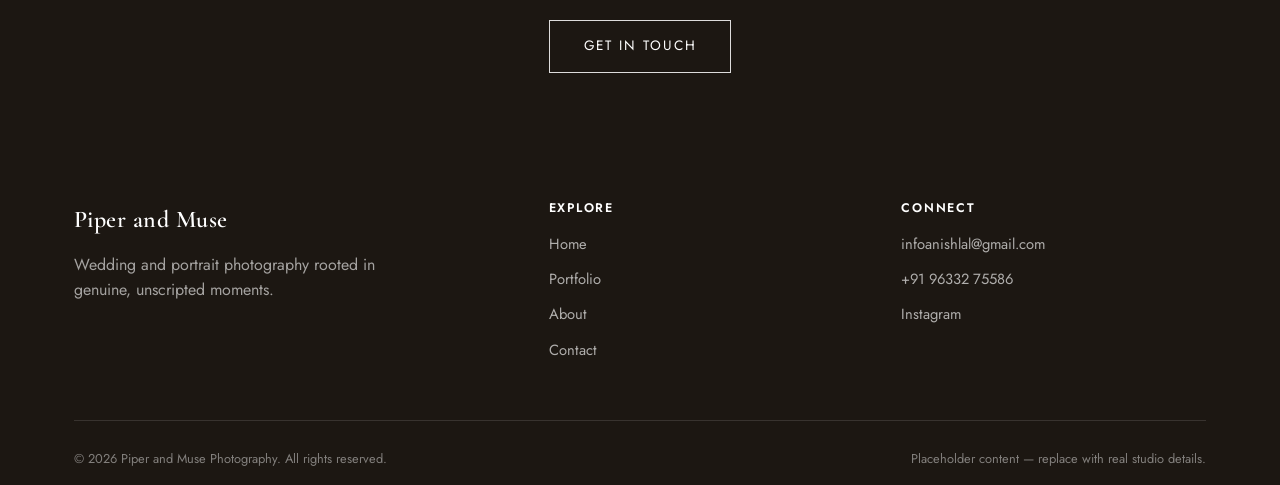
==== commit 8ce998ca: "Replace placeholder contact email with infoanishlal@gmail.com" ====
--- a/index.html
+++ b/index.html
@@ -124,7 +124,7 @@
       <div class="footer-col">
         <h4>Connect</h4>
         <ul>
-          <li><a href="mailto:hello@piperandmuse.example">hello@piperandmuse.example</a></li>
+          <li><a href="mailto:infoanishlal@gmail.com">infoanishlal@gmail.com</a></li>
           <li><a href="tel:+919633275586">+91 96332 75586</a></li>
           <li><a href="#">Instagram</a></li>
         </ul>
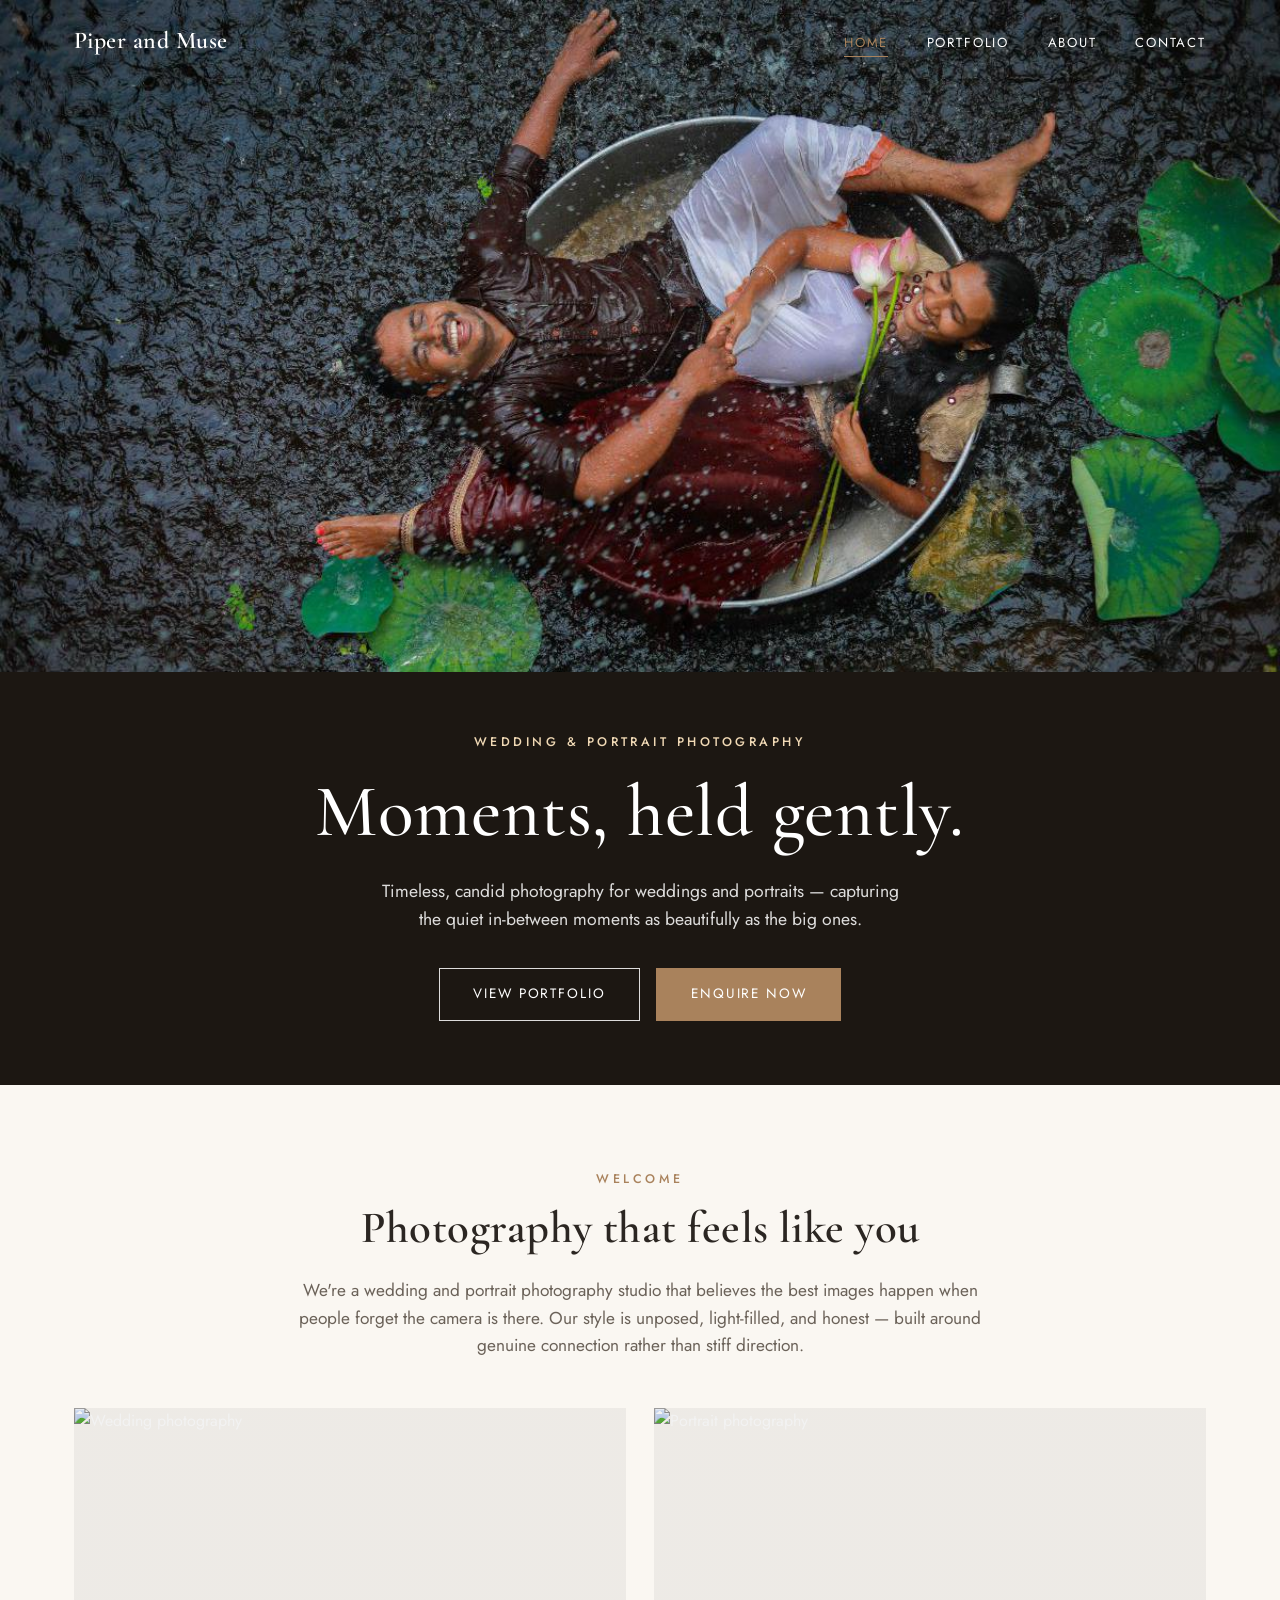
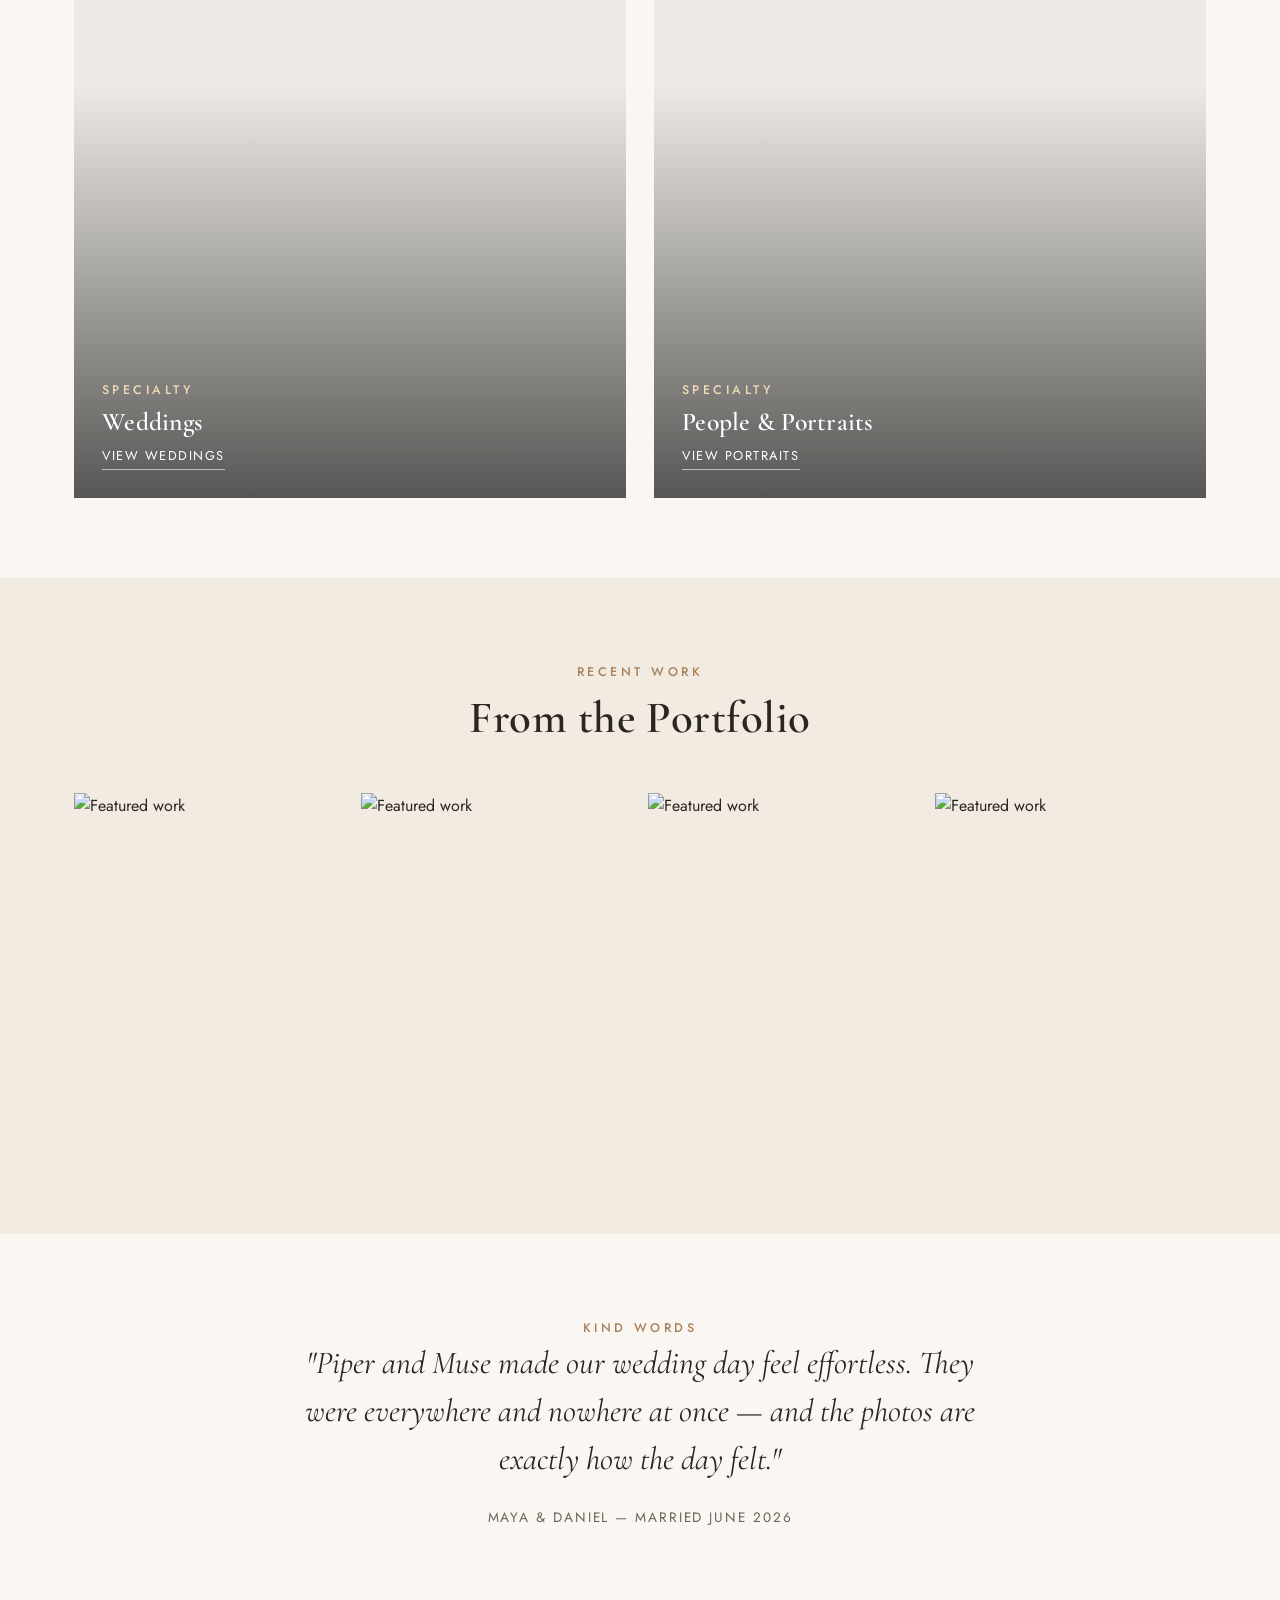
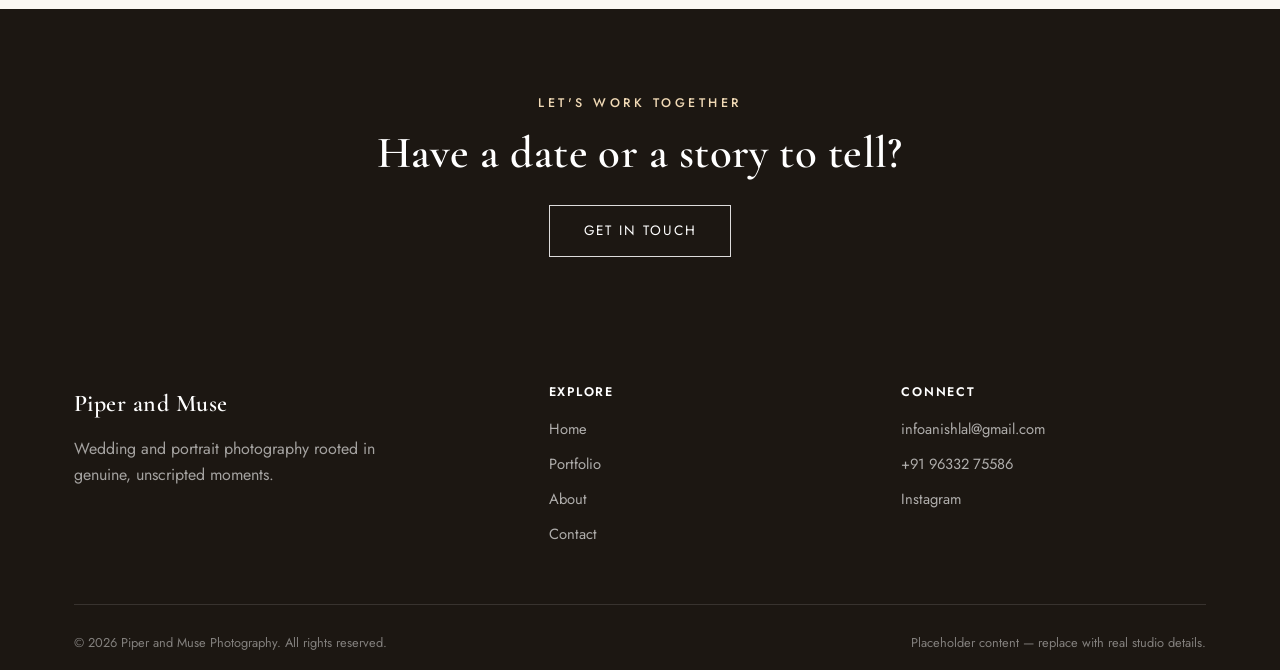
==== commit df6955a8: "Extend stacked hero layout (no button overlap) to desktop Made the "photo above, text/buttons below"" ====
--- a/index.html
+++ b/index.html
@@ -8,7 +8,7 @@
 <link rel="preconnect" href="https://fonts.googleapis.com">
 <link rel="preconnect" href="https://fonts.gstatic.com" crossorigin>
 <link href="https://fonts.googleapis.com/css2?family=Cormorant+Garamond:ital,wght@0,400;0,500;0,600;1,500&family=Jost:wght@300;400;500;600&display=swap" rel="stylesheet">
-<link rel="stylesheet" href="css/style.css">
+<link rel="stylesheet" href="css/style.css?v=202608151047">
 </head>
 <body>
 
@@ -30,7 +30,7 @@
 </header>
 
 <section class="hero">
-  <div class="hero-media" style="background-image:url('images/hero-couple.jpg');"></div>
+  <div class="hero-media" id="homeHeroMedia"></div>
   <div class="hero-content">
     <span class="eyebrow">Wedding &amp; Portrait Photography</span>
     <h1>Moments, held gently.</h1>
@@ -137,6 +137,6 @@
   </div>
 </footer>
 
-<script src="js/script.js"></script>
+<script src="js/script.js?v=202608151047"></script>
 </body>
 </html>
--- a/css/style.css
+++ b/css/style.css
@@ -209,6 +209,20 @@
 .hero-content h1 { color: #fff; margin: 1rem 0 1.4rem; }
 .hero-content p { color: rgba(255,255,255,0.85); font-size: 1.1rem; max-width: 520px; margin: 0 auto 2.2rem; }
 .hero-actions { display: flex; gap: 1rem; justify-content: center; flex-wrap: wrap; }
+
+/* Home hero: the photo and the text/buttons are two stacked blocks,
+   never overlaid — a landscape/portrait photo cropped to sit *behind*
+   centered text always ends up hiding part of it under the buttons.
+   The photo shows in full (aspect-ratio matches the source, so nothing
+   is cropped); heading/copy/buttons sit in their own solid-background
+   block below it. hero-sm (inner-page headers, no buttons) keeps the
+   original full-bleed overlay look. */
+.hero:not(.hero-sm) { display: block; height: auto; min-height: 0; }
+.hero:not(.hero-sm) .hero-media { position: relative; inset: auto; height: auto; }
+.hero:not(.hero-sm) .hero-media::after { display: none; }
+.hero:not(.hero-sm) .hero-content { margin: 0 auto; padding: 3.5rem 1.5rem 4rem; }
+.hero:not(.hero-sm) .scroll-cue { display: none; }
+#homeHeroMedia { background-image: url('../images/hero-couple.jpg'); aspect-ratio: 1200 / 630; }
 
 /* Smaller hero used on inner pages */
 .hero-sm { height: 46vh; min-height: 320px; }
@@ -591,4 +605,12 @@
   .footer-bottom { flex-direction: column; align-items: flex-start; }
   .hero-actions { flex-direction: column; width: 100%; }
   .hero-actions .btn { width: 100%; text-align: center; }
-}
+
+  /* Mobile swaps in a portrait crop of the same shot (rotated 90°) —
+     the desktop landscape original would only show a thin vertical
+     sliver on a narrow screen. Aspect-ratio changes accordingly so
+     the stacked layout above still shows the photo uncropped. Content
+     padding is tightened to suit the narrower column. */
+  .hero:not(.hero-sm) .hero-content { padding: 2.5rem 1.5rem 3rem; max-width: none; }
+  #homeHeroMedia { background-image: url('../images/hero-couple-mobile.jpg'); aspect-ratio: 630 / 1200; }
+}
